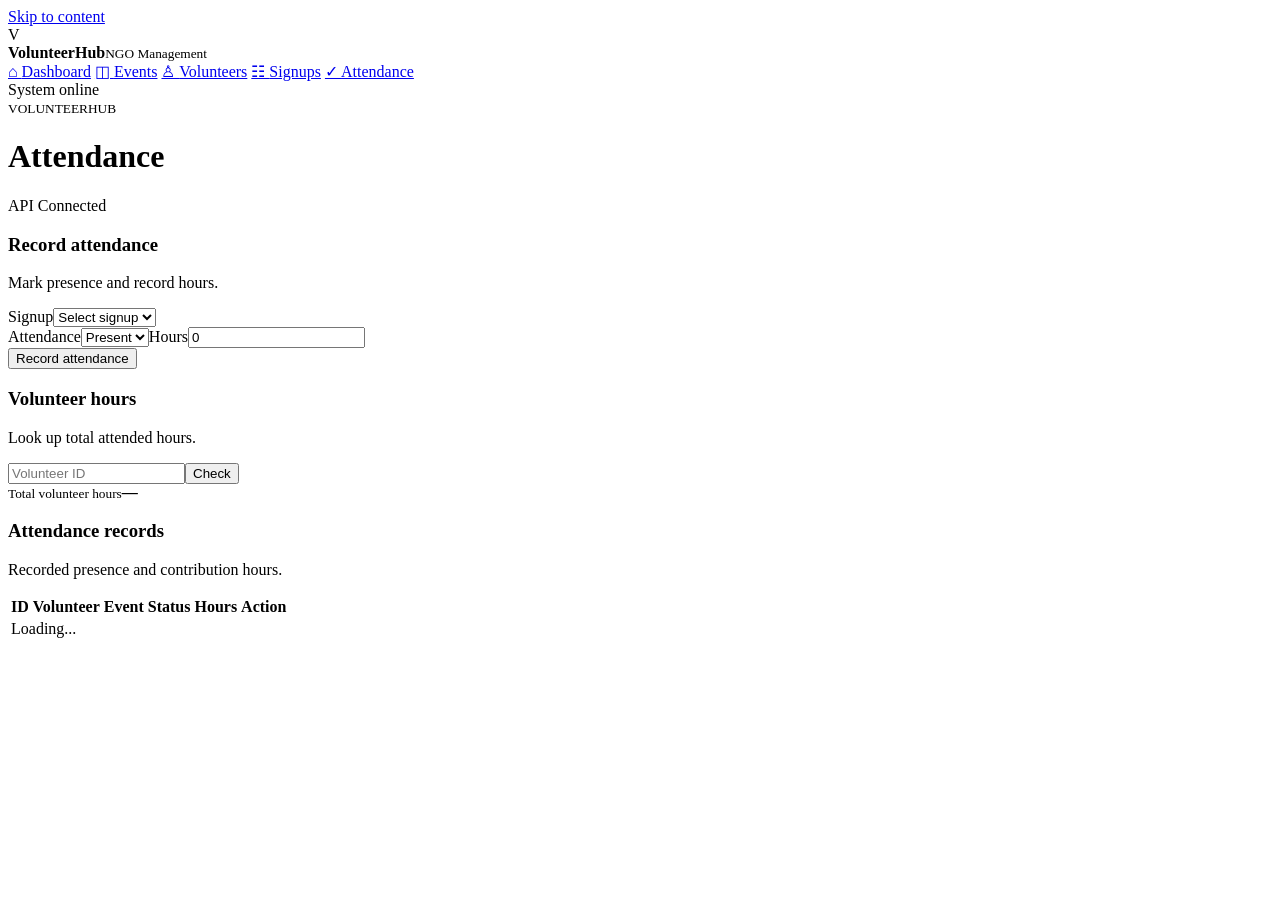
==== src/main/resources/static/attendance.html @ b1a4ab9f "Complete Project with Both working frontend and backend" ====
<!doctype html>
<html lang="en">
<head>
<meta charset="UTF-8">
<meta name="viewport" content="width=device-width,initial-scale=1">
<title>VolunteerHub | Attendance</title>
<meta name="description" content="VolunteerHub NGO volunteer management dashboard for events, volunteers, signups and attendance.">
<meta name="robots" content="noindex, nofollow">
<meta name="theme-color" content="#0f172a">
<meta name="color-scheme" content="light">

<link rel="stylesheet" href="css/style.css">
</head>
<a class="skip-link" href="#main-content">Skip to content</a>
<body data-page="attendance">
<div class="app">
<aside class="sidebar">
<div class="brand"><div class="brand-mark">V</div><div><b>VolunteerHub</b><small>NGO Management</small></div></div>
<nav class="nav">
<a data-nav="dashboard" href="index.html">⌂ <span>Dashboard</span></a>
<a data-nav="events" href="events.html">◫ <span>Events</span></a>
<a data-nav="volunteers" href="volunteers.html">♙ <span>Volunteers</span></a>
<a data-nav="signups" href="signups.html">☷ <span>Signups</span></a>
<a data-nav="attendance" href="attendance.html">✓ <span>Attendance</span></a>
</nav>
<div class="side-foot"><i></i> System online</div>
</aside>
<main class="main" id="main-content">
<header class="topbar">
<div><small class="eyebrow">VOLUNTEERHUB</small><h1>Attendance</h1></div>
<div class="online"><i></i> API Connected</div>
</header>

<section class="page"><div id="alert"></div>
<div class="two-col">
<section class="panel pad"><div class="panel-head"><div><h3>Record attendance</h3><p>Mark presence and record hours.</p></div></div>
<form id="attendanceForm" class="form-stack"><label><span>Signup</span><select id="signup" required><option value="">Select signup</option></select></label>
<div class="form-grid"><label><span>Attendance</span><select id="present"><option value="true">Present</option><option value="false">Absent</option></select></label><label><span>Hours</span><input id="hours" type="number" min="0" step=".5" value="0" required></label></div>
<button class="btn primary">Record attendance</button></form></section>
<section class="panel pad"><div class="panel-head"><div><h3>Volunteer hours</h3><p>Look up total attended hours.</p></div></div>
<div class="hours-search"><input id="volunteerId" type="number" min="1" placeholder="Volunteer ID"><button class="btn ghost" onclick="checkHours()">Check</button></div>
<div class="hours-box"><small>Total volunteer hours</small><strong id="totalHours">—</strong></div></section>
</div>
<section class="panel table-panel top-gap"><div class="panel-head"><div><h3>Attendance records</h3><p>Recorded presence and contribution hours.</p></div></div><div class="table-wrap"><table><thead><tr><th>ID</th><th>Volunteer</th><th>Event</th><th>Status</th><th>Hours</th><th>Action</th></tr></thead><tbody id="rows"><tr><td colspan="6" class="empty">Loading...</td></tr></tbody></table></div></section>
</section>

</main>
</div>
<script src="js/common.js" defer></script>
<script src="js/attendance.js" defer></script>
</body>
</html>
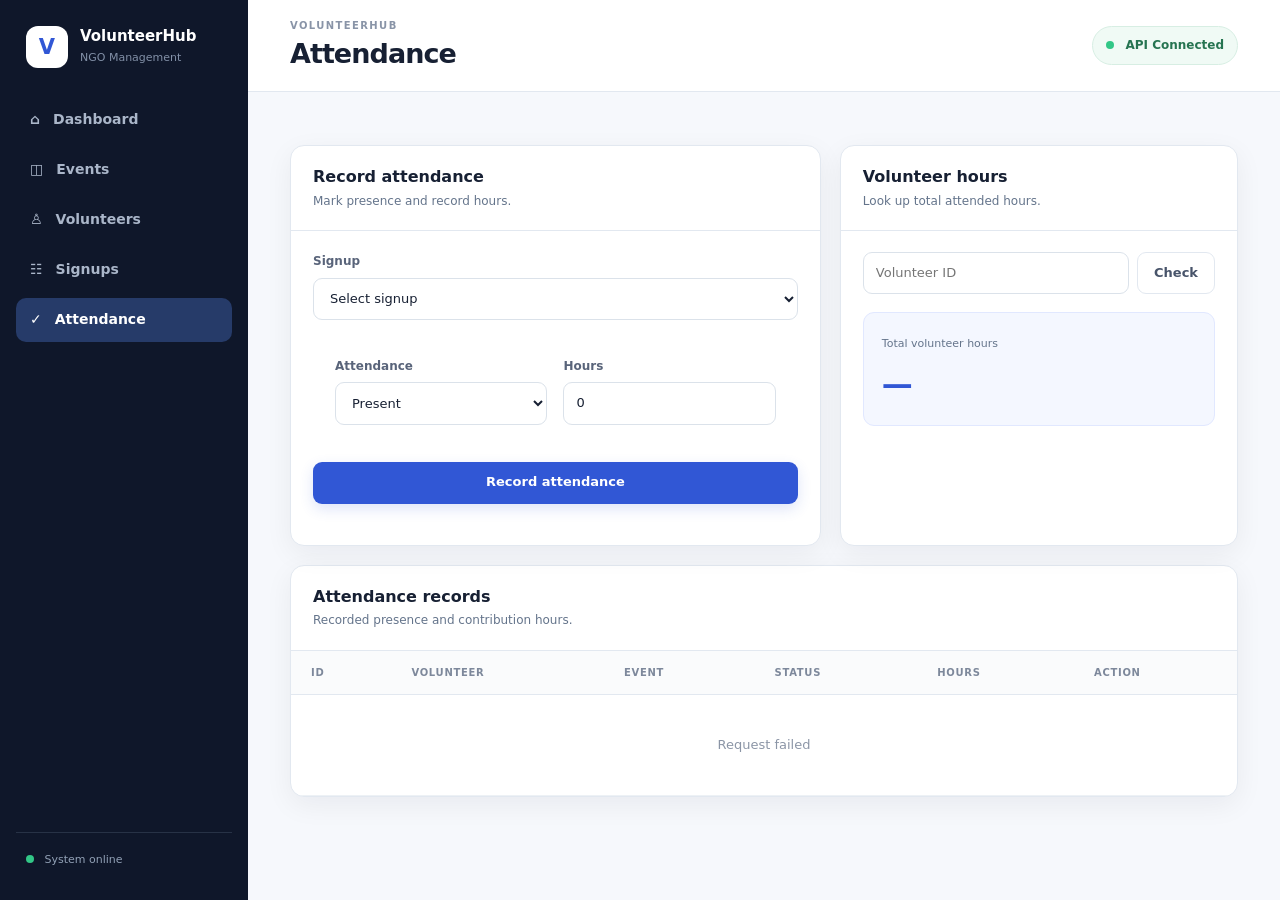
==== commit 15ebd423: "Mobile Optimization done for future deployment" ====
--- a/src/main/resources/static/attendance.html
+++ b/src/main/resources/static/attendance.html
@@ -11,10 +11,11 @@
 
 <link rel="stylesheet" href="css/style.css">
 </head>
+<body data-page="attendance">
 <a class="skip-link" href="#main-content">Skip to content</a>
-<body data-page="attendance">
 <div class="app">
-<aside class="sidebar">
+<div class="mobile-backdrop" id="mobileBackdrop"></div>
+<aside class="sidebar" id="sidebar">
 <div class="brand"><div class="brand-mark">V</div><div><b>VolunteerHub</b><small>NGO Management</small></div></div>
 <nav class="nav">
 <a data-nav="dashboard" href="index.html">⌂ <span>Dashboard</span></a>
@@ -27,6 +28,7 @@
 </aside>
 <main class="main" id="main-content">
 <header class="topbar">
+<button class="menu-toggle" id="menuToggle" type="button" aria-label="Open navigation" aria-controls="sidebar" aria-expanded="false"><span></span><span></span><span></span></button>
 <div><small class="eyebrow">VOLUNTEERHUB</small><h1>Attendance</h1></div>
 <div class="online"><i></i> API Connected</div>
 </header>
--- a/src/main/resources/static/css/style.css
+++ b/src/main/resources/static/css/style.css
@@ -0,0 +1,509 @@
+
+:root{
+  --bg:#f6f8fc;
+  --surface:#ffffff;
+  --surface-soft:#f8faff;
+  --ink:#172033;
+  --ink-2:#334155;
+  --muted:#64748b;
+  --muted-2:#8a95a8;
+  --line:#e2e8f0;
+  --nav:#0f172a;
+  --nav-2:#172554;
+  --primary:#3157d5;
+  --primary-dark:#2447bd;
+  --green:#159a68;
+  --red:#c74747;
+  --orange:#d47b16;
+  --shadow:0 8px 28px rgba(15,23,42,.06);
+  --shadow-lg:0 18px 50px rgba(15,23,42,.10);
+  --radius:14px;
+}
+
+*{box-sizing:border-box;margin:0;padding:0}
+html{scroll-behavior:smooth}
+body{
+  font-family:Inter,ui-sans-serif,system-ui,-apple-system,"Segoe UI",Roboto,Arial,sans-serif;
+  background:var(--bg);
+  color:var(--ink);
+  font-size:15px;
+  line-height:1.55;
+  min-height:100vh;
+  -webkit-font-smoothing:antialiased;
+  text-rendering:optimizeLegibility;
+}
+a{color:inherit;text-decoration:none}
+button,input,textarea,select{font:inherit}
+button{cursor:pointer}
+button:focus-visible,a:focus-visible,input:focus-visible,textarea:focus-visible,select:focus-visible{
+  outline:3px solid rgba(49,87,213,.25);
+  outline-offset:2px;
+}
+.hidden{display:none!important}
+
+/* Application shell */
+.app{min-height:100vh}
+.sidebar{
+  position:fixed;
+  inset:0 auto 0 0;
+  width:248px;
+  background:var(--nav);
+  color:#b8c3d4;
+  padding:26px 16px;
+  display:flex;
+  flex-direction:column;
+  z-index:20;
+}
+.brand{
+  display:flex;
+  gap:12px;
+  align-items:center;
+  padding:0 10px 30px;
+}
+.brand-mark{
+  width:42px;height:42px;border-radius:12px;
+  background:#fff;color:var(--primary);
+  display:grid;place-items:center;
+  font-weight:800;font-size:21px;
+}
+.brand b{display:block;color:#fff;font-size:15px;line-height:1.2}
+.brand small{display:block;color:#8290a7;font-size:11px;margin-top:4px}
+.nav{display:grid;gap:6px}
+.nav a{
+  display:flex;gap:13px;align-items:center;
+  min-height:44px;
+  padding:10px 14px;
+  border-radius:10px;
+  color:#aab6c9;
+  font-size:14px;
+  font-weight:600;
+  transition:background .15s ease,color .15s ease;
+}
+.nav a:hover,.nav a.active{background:#263b69;color:#fff}
+.nav a:first-letter{font-size:17px}
+.side-foot{
+  margin-top:auto;
+  border-top:1px solid #273246;
+  padding:18px 10px 6px;
+  font-size:11px;color:#91a0b5;
+}
+.side-foot i,.online i{
+  display:inline-block;width:8px;height:8px;border-radius:50%;
+  background:#32c787;margin-right:7px;
+}
+
+/* Header */
+.main{margin-left:248px;min-height:100vh}
+.topbar{
+  min-height:92px;
+  background:rgba(255,255,255,.96);
+  border-bottom:1px solid var(--line);
+  display:flex;align-items:center;justify-content:space-between;
+  padding:18px 42px;
+  position:sticky;top:0;z-index:10;
+  backdrop-filter:blur(10px);
+}
+.topbar h1{
+  font-size:27px;
+  line-height:1.15;
+  letter-spacing:-.035em;
+}
+.eyebrow{
+  font-size:10px;
+  line-height:1;
+  font-weight:800;
+  letter-spacing:.14em;
+  color:#8994a7;
+  display:block;
+  margin-bottom:7px;
+}
+.online{
+  font-size:12px;color:#267451;
+  background:#f0faf5;border:1px solid #d7eee3;
+  border-radius:99px;padding:9px 13px;font-weight:600;
+}
+
+/* Page */
+.page{
+  max-width:1500px;
+  margin:auto;
+  padding:34px 42px 60px;
+}
+.page h2{font-size:21px;line-height:1.25;letter-spacing:-.025em}
+.page h3{font-size:16px;line-height:1.35}
+.hero{
+  min-height:275px;
+  border-radius:22px;
+  padding:40px 42px;
+  background:linear-gradient(120deg,#182a50,#3157d5);
+  color:#fff;
+  display:flex;
+  justify-content:space-between;
+  align-items:center;
+  overflow:hidden;
+  box-shadow:0 22px 55px rgba(49,87,213,.18);
+}
+.hero-copy{max-width:720px}
+.tag{
+  display:inline-block;
+  font-size:10px;letter-spacing:.12em;font-weight:800;
+  padding:7px 11px;
+  border:1px solid #ffffff2e;
+  background:#ffffff16;
+  border-radius:99px;
+}
+.hero h2{
+  font-size:40px;
+  line-height:1.08;
+  letter-spacing:-.05em;
+  margin:18px 0 13px;
+}
+.hero p{
+  font-size:15px;
+  line-height:1.7;
+  color:#dce5ff;
+  max-width:620px;
+}
+.hero-orb{
+  width:220px;height:220px;
+  border:27px solid #ffffff18;
+  border-radius:50%;
+  display:grid;place-items:center;
+  align-content:center;
+  color:#ffffff40;
+  margin-right:30px;
+  flex:0 0 auto;
+}
+.hero-orb strong{font-size:72px;line-height:1}
+.hero-orb span{font-size:11px;font-weight:700;margin-top:7px}
+
+.actions{display:flex;gap:10px;margin-top:26px}
+.btn{
+  border:0;border-radius:9px;
+  min-height:42px;
+  padding:10px 16px;
+  font-size:13px;font-weight:700;
+  display:inline-flex;align-items:center;justify-content:center;gap:7px;
+  transition:transform .15s ease,background .15s ease,box-shadow .15s ease;
+}
+.btn:hover{transform:translateY(-1px)}
+.btn.primary{
+  background:var(--primary);color:#fff;
+  box-shadow:0 5px 14px rgba(49,87,213,.16);
+}
+.btn.primary:hover{background:var(--primary-dark)}
+.hero .btn.primary{background:#fff;color:#2447bd;box-shadow:none}
+.hero .btn.primary:hover{background:#f1f4ff}
+.btn.ghost{background:#fff;color:#48546a;border:1px solid var(--line)}
+.btn.ghost:hover{background:#f7f8fb}
+.btn.danger{background:#fff0f0;color:var(--red);border:1px solid #f1d5d5}
+.btn.small{min-height:34px;padding:7px 11px;font-size:11px}
+
+.section-title{margin:34px 0 16px}
+.section-title p,.toolbar p{
+  font-size:13px;color:var(--muted);margin-top:5px;
+}
+
+/* Dashboard cards */
+.stats{display:grid;grid-template-columns:repeat(4,1fr);gap:17px}
+.stat{
+  background:var(--surface);
+  border:1px solid var(--line);
+  border-radius:14px;
+  padding:20px;
+  display:flex;gap:14px;align-items:center;
+  box-shadow:var(--shadow);
+  transition:transform .18s ease,box-shadow .18s ease;
+}
+.stat:hover{transform:translateY(-2px);box-shadow:var(--shadow-lg)}
+.stat small{display:block;color:var(--muted);font-size:12px}
+.stat strong{display:block;font-size:29px;line-height:1.1;margin:4px 0}
+.stat em{font-style:normal;color:var(--muted-2);font-size:11px}
+.ico{
+  width:46px;height:46px;border-radius:11px;
+  display:grid;place-items:center;font-size:20px;flex:0 0 auto;
+}
+.blue{background:#edf2ff;color:var(--primary)}
+.green{background:#eaf8f2;color:var(--green)}
+.purple{background:#f1edff;color:#7656d8}
+.orange{background:#fff3e3;color:#d37c18}
+
+/* Panels */
+.two-col{display:grid;grid-template-columns:1.2fr .9fr;gap:19px;margin-top:19px}
+.panel{
+  background:var(--surface);
+  border:1px solid var(--line);
+  border-radius:14px;
+  box-shadow:var(--shadow);
+  overflow:hidden;
+}
+.panel.pad{padding-bottom:20px}
+.panel-head{
+  padding:20px 22px;
+  border-bottom:1px solid var(--line);
+  display:flex;align-items:center;justify-content:space-between;
+}
+.panel-head h3{font-size:16px}
+.panel-head p{font-size:12px;color:var(--muted);margin-top:4px}
+.panel-head>a{font-size:12px;color:var(--primary);font-weight:700}
+
+.list{padding:5px 22px}
+.event{
+  display:flex;align-items:center;gap:13px;
+  padding:14px 0;border-bottom:1px solid #edf1f5;
+}
+.event:last-child{border:0}
+.date{
+  width:48px;height:48px;border-radius:10px;
+  background:#eef2ff;color:var(--primary);
+  text-align:center;padding-top:7px;flex:0 0 auto;
+}
+.date b{display:block;font-size:17px;line-height:1.1}
+.date small{font-size:9px;text-transform:uppercase;font-weight:800}
+.event strong{display:block;font-size:13px}
+.event small{display:block;color:var(--muted);font-size:11px;margin-top:3px}
+
+.quick{padding:7px 22px}
+.quick a{
+  display:flex;align-items:center;gap:12px;
+  padding:14px 0;border-bottom:1px solid #edf1f5;
+  font-size:13px;
+}
+.quick a:last-child{border:0}
+.quick b{
+  width:36px;height:36px;border-radius:9px;
+  background:#edf2ff;color:var(--primary);
+  display:grid;place-items:center;flex:0 0 auto;
+}
+.quick div{flex:1}
+.quick strong{display:block;font-size:13px}
+.quick small{display:block;color:var(--muted);font-size:11px;margin-top:3px}
+
+/* Toolbars and tables */
+.toolbar{
+  display:flex;align-items:end;gap:12px;
+  margin-bottom:18px;
+}
+.toolbar>div:first-child{margin-right:auto}
+.search{
+  width:270px;height:42px;
+  background:#fff;border:1px solid var(--line);
+  border-radius:9px;display:flex;align-items:center;
+  padding:0 12px;color:#9ca5b3;
+}
+.search input{
+  width:100%;border:0;outline:0;
+  padding:9px 8px;font-size:13px;background:transparent;
+}
+.table-panel{overflow:hidden}
+.table-wrap{overflow:auto}
+table{width:100%;border-collapse:collapse;min-width:760px}
+th{
+  background:#fafbfc;color:#7d889b;
+  text-transform:uppercase;letter-spacing:.07em;
+  font-size:10px;text-align:left;
+  padding:14px 20px;border-bottom:1px solid var(--line);
+  white-space:nowrap;
+}
+td{
+  padding:15px 20px;
+  border-bottom:1px solid #edf1f5;
+  font-size:13px;color:#4f5a6d;
+  vertical-align:middle;
+}
+td strong{color:var(--ink)}
+.cell{display:flex;align-items:center;gap:11px;min-width:230px}
+.avatar{
+  width:36px;height:36px;border-radius:9px;
+  background:#edf2ff;color:var(--primary);
+  display:grid;place-items:center;
+  font-size:11px;font-weight:800;flex:0 0 auto;
+}
+.muted{font-size:11px;color:#9aa3b2;margin-top:3px}
+.table-actions{display:flex;gap:6px}
+.empty{text-align:center;color:#8b95a6;font-size:13px;padding:40px 20px}
+
+/* Forms */
+.form-stack{padding:21px 22px;display:grid;gap:16px}
+.form-stack label,.form-grid label{display:grid;gap:7px}
+.form-stack span,.form-grid span{
+  font-size:12px;font-weight:700;color:#59647a
+}
+.form-stack input,.form-stack select,
+.form-grid input,.form-grid select,.form-grid textarea,
+.select,.hours-search input{
+  border:1px solid #dbe2ea;border-radius:9px;
+  min-height:42px;padding:10px 12px;
+  font-size:13px;outline:0;background:#fff;color:var(--ink);
+}
+.form-grid textarea{min-height:92px}
+.form-stack input:focus,.form-stack select:focus,
+.form-grid input:focus,.form-grid select:focus,
+.form-grid textarea:focus{
+  border-color:#8fa5ec;
+  box-shadow:0 0 0 3px #3157d50d;
+}
+.form-grid{display:grid;grid-template-columns:1fr 1fr;gap:16px;padding:21px 22px}
+.form-grid.one{grid-template-columns:1fr}
+.form-grid .full{grid-column:1/-1}
+.form-grid textarea{resize:vertical}
+.top-gap{margin-top:19px}
+.select{margin:19px 22px 8px;width:calc(100% - 44px)}
+.participant{
+  display:flex;gap:11px;align-items:center;
+  padding:12px 0;border-bottom:1px solid #edf1f5
+}
+.participant:last-child{border:0}
+.participant div:nth-child(2){flex:1}
+.participant strong{display:block;font-size:12px}
+.participant small{display:block;color:var(--muted);font-size:10px;margin-top:2px}
+.hours-search{display:flex;gap:8px;padding:21px 22px 12px}
+.hours-search input{flex:1}
+.hours-box{
+  margin:6px 22px 0;
+  background:#f4f7ff;border:1px solid #e1e8ff;
+  border-radius:11px;padding:18px
+}
+.hours-box small{font-size:11px;color:var(--muted)}
+.hours-box strong{display:block;color:var(--primary);font-size:31px;margin-top:4px}
+
+/* Alerts and modal */
+.alert{
+  margin-bottom:17px;padding:12px 14px;
+  border-radius:9px;font-size:12px
+}
+.success{background:#eaf8f2;color:#19704e;border:1px solid #d3eee1}
+.error{background:#fff0f0;color:#ad3e3e;border:1px solid #f2d5d5}
+.badge-status{
+  display:inline-flex;padding:6px 9px;border-radius:99px;
+  font-size:10px;font-weight:700
+}
+.badge-status.present{background:#eaf8f2;color:#187451}
+.badge-status.absent{background:#fff0f0;color:#b43e3e}
+
+.modal{
+  position:fixed;inset:0;z-index:30;
+  display:grid;place-items:center;padding:20px
+}
+.shade{position:absolute;inset:0;background:#0c1524a6;backdrop-filter:blur(3px)}
+.modal-card{
+  position:relative;width:min(590px,100%);
+  background:#fff;border-radius:16px;
+  box-shadow:0 25px 70px #0003
+}
+.modal-head{
+  display:flex;justify-content:space-between;
+  padding:21px 23px;border-bottom:1px solid var(--line)
+}
+.modal-head h2{font-size:19px}
+.modal-head p{font-size:12px;color:var(--muted);margin-top:4px}
+.modal-head button{
+  border:0;background:#f1f3f6;width:32px;height:32px;
+  border-radius:8px;font-size:20px;color:#687388
+}
+.modal-card form{padding:21px 23px}
+.modal-actions{display:flex;justify-content:flex-end;gap:8px;margin-top:21px}
+
+/* Responsive */
+@media(max-width:1100px){
+  .stats{grid-template-columns:repeat(2,1fr)}
+  .two-col{grid-template-columns:1fr}
+  .hero-orb{opacity:.5}
+}
+@media(max-width:760px){
+  .sidebar{width:72px;padding:20px 9px}
+  .brand{justify-content:center;padding:0 0 25px}
+  .brand>div:last-child{display:none}
+  .nav a{justify-content:center;font-size:0}
+  .nav a span{display:none}
+  .main{margin-left:72px}
+  .topbar{padding:16px 22px}
+  .topbar h1{font-size:23px}
+  .page{padding:25px 22px 45px}
+  .hero{padding:31px;min-height:250px}
+  .hero-orb{display:none}
+  .toolbar{flex-wrap:wrap}
+  .search{order:3;width:100%}
+}
+@media(max-width:560px){
+  .stats{grid-template-columns:1fr}
+  .form-grid{grid-template-columns:1fr}
+  .form-grid .full{grid-column:auto}
+  .hero h2{font-size:31px}
+  .actions{flex-direction:column;align-items:flex-start}
+  .online{display:none}
+  .page{padding:20px 16px 35px}
+  .topbar{padding:15px 16px}
+}
+@media(prefers-reduced-motion:reduce){
+  html{scroll-behavior:auto}
+  *,*:before,*:after{transition:none!important;animation:none!important}
+}
+
+.skip-link{position:fixed;left:12px;top:-60px;z-index:100;background:#fff;color:#172033;border:2px solid #3157d5;border-radius:8px;padding:9px 13px;font-weight:700;font-size:13px;transition:top .15s}
+.skip-link:focus{top:12px}
+
+
+/* Mobile navigation */
+.menu-toggle{display:none;border:0;background:#eef2ff;color:#3157d5;width:42px;height:42px;border-radius:10px;align-items:center;justify-content:center;flex-direction:column;gap:5px;flex:0 0 auto}
+.menu-toggle span{display:block;width:19px;height:2px;background:currentColor;border-radius:4px;transition:transform .18s ease,opacity .18s ease}
+.mobile-backdrop{display:none}
+@media(max-width:900px){
+  .menu-toggle{display:flex}
+  .topbar{gap:14px;justify-content:flex-start}
+  .topbar>div:first-of-type{flex:1}
+  .online{margin-left:auto}
+  .sidebar{
+    width:280px;max-width:82vw;
+    transform:translateX(-105%);
+    transition:transform .22s ease;
+    box-shadow:18px 0 45px rgba(15,23,42,.18);
+    z-index:60;
+  }
+  .sidebar .brand{justify-content:flex-start;padding-left:10px}
+  .sidebar .brand>div:last-child{display:block}
+  .sidebar .nav a{justify-content:flex-start;font-size:14px}
+  .sidebar .nav a span{display:inline}
+  .main{margin-left:0}
+  .mobile-backdrop{
+    position:fixed;inset:0;background:rgba(8,15,28,.52);
+    z-index:50;opacity:0;pointer-events:none;display:block;
+    transition:opacity .22s ease;
+  }
+  body.menu-open{overflow:hidden}
+  body.menu-open .sidebar{transform:translateX(0)}
+  body.menu-open .mobile-backdrop{opacity:1;pointer-events:auto}
+  body.menu-open .menu-toggle span:nth-child(1){transform:translateY(7px) rotate(45deg)}
+  body.menu-open .menu-toggle span:nth-child(2){opacity:0}
+  body.menu-open .menu-toggle span:nth-child(3){transform:translateY(-7px) rotate(-45deg)}
+}
+@media(max-width:600px){
+  .topbar{min-height:76px;padding:13px 16px}
+  .topbar h1{font-size:22px}
+  .eyebrow{font-size:9px}
+  .online{font-size:10px;padding:8px 10px}
+  .page{padding:20px 16px 40px}
+  .hero{padding:27px 24px;border-radius:17px}
+  .hero h2{font-size:30px}
+  .hero p{font-size:14px}
+  .hero .actions .btn{width:100%}
+  .actions{width:100%}
+  .stat{padding:17px}
+  .stat strong{font-size:26px}
+  .panel-head{padding:17px}
+  .list,.quick{padding-left:17px;padding-right:17px}
+  .toolbar{align-items:stretch}
+  .toolbar .btn{width:100%}
+  .search{width:100%}
+  .form-grid,.form-stack{padding:17px}
+  .select{margin-left:17px;margin-right:17px;width:calc(100% - 34px)}
+  .hours-search{padding-left:17px;padding-right:17px;flex-direction:column}
+  .hours-box{margin-left:17px;margin-right:17px}
+}
+@media(max-width:390px){
+  body{font-size:14px}
+  .hero h2{font-size:27px}
+  .hero{padding:23px 20px}
+  .stat strong{font-size:24px}
+  .topbar h1{font-size:20px}
+}
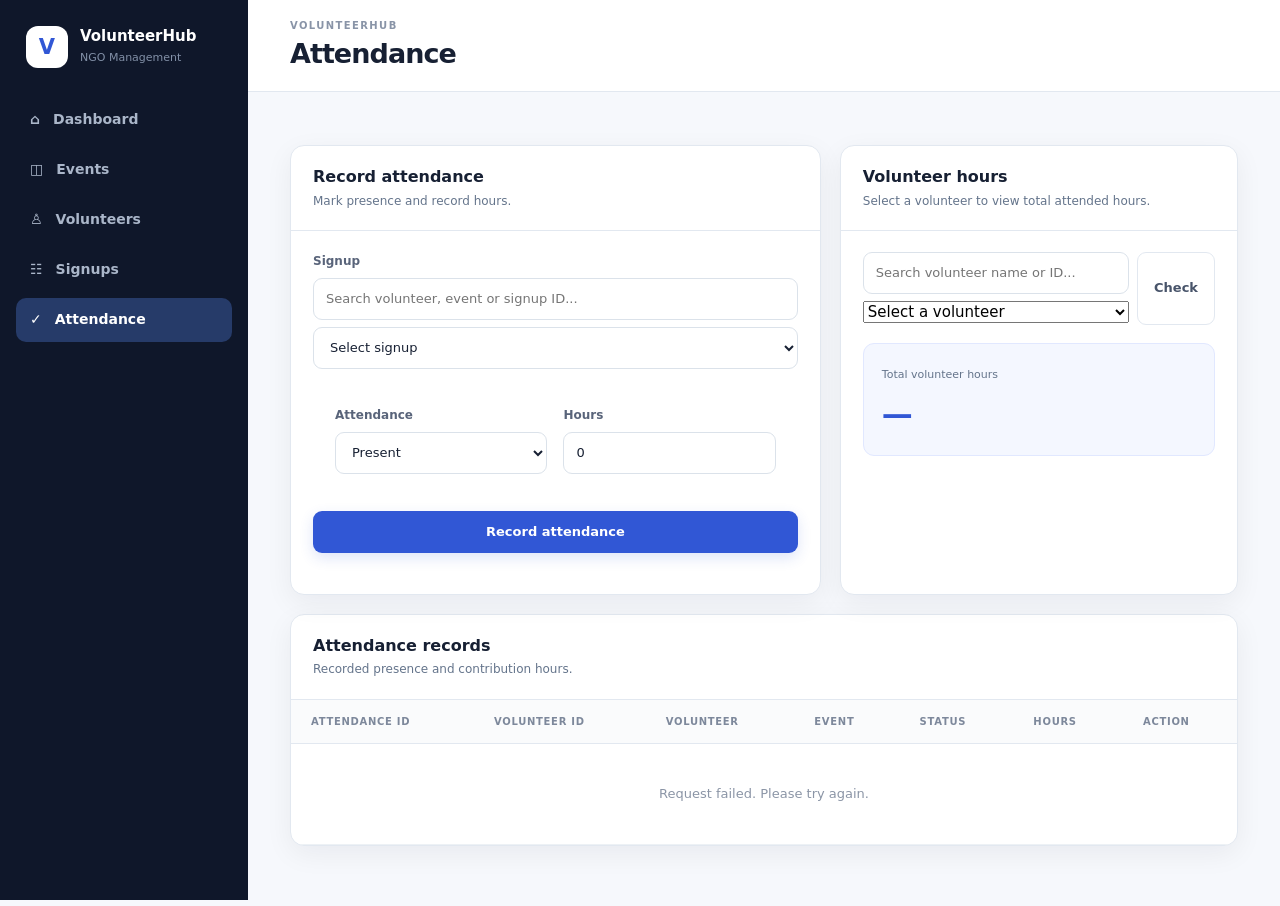
==== commit a9edb877: "Attendance Page search modified , Edit for attendance ,Search option for signups to avoid messy peop" ====
--- a/src/main/resources/static/attendance.html
+++ b/src/main/resources/static/attendance.html
@@ -24,27 +24,43 @@
 <a data-nav="signups" href="signups.html">☷ <span>Signups</span></a>
 <a data-nav="attendance" href="attendance.html">✓ <span>Attendance</span></a>
 </nav>
-<div class="side-foot"><i></i> System online</div>
+
 </aside>
 <main class="main" id="main-content">
 <header class="topbar">
 <button class="menu-toggle" id="menuToggle" type="button" aria-label="Open navigation" aria-controls="sidebar" aria-expanded="false"><span></span><span></span><span></span></button>
 <div><small class="eyebrow">VOLUNTEERHUB</small><h1>Attendance</h1></div>
-<div class="online"><i></i> API Connected</div>
+
 </header>
 
 <section class="page"><div id="alert"></div>
 <div class="two-col">
 <section class="panel pad"><div class="panel-head"><div><h3>Record attendance</h3><p>Mark presence and record hours.</p></div></div>
-<form id="attendanceForm" class="form-stack"><label><span>Signup</span><select id="signup" required><option value="">Select signup</option></select></label>
-<div class="form-grid"><label><span>Attendance</span><select id="present"><option value="true">Present</option><option value="false">Absent</option></select></label><label><span>Hours</span><input id="hours" type="number" min="0" step=".5" value="0" required></label></div>
+<form id="attendanceForm" class="form-stack"><label><span>Signup</span><input class="select-search" id="signupSearch" placeholder="Search volunteer, event or signup ID..." autocomplete="off"><select id="signup" required><option value="">Select signup</option></select></label>
+<div class="form-grid"><label><span>Attendance</span><select id="present"><option value="true">Present</option><option value="false">Absent</option></select></label><label><span>Hours</span><input id="hours" type="number" min="0" max="24" step=".5" value="0" required></label></div>
 <button class="btn primary">Record attendance</button></form></section>
-<section class="panel pad"><div class="panel-head"><div><h3>Volunteer hours</h3><p>Look up total attended hours.</p></div></div>
-<div class="hours-search"><input id="volunteerId" type="number" min="1" placeholder="Volunteer ID"><button class="btn ghost" onclick="checkHours()">Check</button></div>
+<section class="panel pad"><div class="panel-head"><div><h3>Volunteer hours</h3><p>Select a volunteer to view total attended hours.</p></div></div>
+<div class="hours-search"><div class="hours-select-wrap"><input class="select-search" id="hoursVolunteerSearch" placeholder="Search volunteer name or ID..." autocomplete="off"><select id="hoursVolunteer"><option value="">Select a volunteer</option></select></div><button class="btn ghost" onclick="checkHours()">Check</button></div>
 <div class="hours-box"><small>Total volunteer hours</small><strong id="totalHours">—</strong></div></section>
 </div>
-<section class="panel table-panel top-gap"><div class="panel-head"><div><h3>Attendance records</h3><p>Recorded presence and contribution hours.</p></div></div><div class="table-wrap"><table><thead><tr><th>ID</th><th>Volunteer</th><th>Event</th><th>Status</th><th>Hours</th><th>Action</th></tr></thead><tbody id="rows"><tr><td colspan="6" class="empty">Loading...</td></tr></tbody></table></div></section>
+<section class="panel table-panel top-gap"><div class="panel-head"><div><h3>Attendance records</h3><p>Recorded presence and contribution hours.</p></div></div><div class="table-wrap"><table><thead><tr><th>Attendance ID</th><th>Volunteer ID</th><th>Volunteer</th><th>Event</th><th>Status</th><th>Hours</th><th>Action</th></tr></thead><tbody id="rows"><tr><td colspan="7" class="empty">Loading...</td></tr></tbody></table></div></section>
 </section>
+
+<div id="editAttendanceModal" class="modal hidden">
+<div class="shade" onclick="closeEditAttendance()"></div>
+<div class="modal-card">
+<div class="modal-head"><div><h2>Edit attendance</h2><p>Update attendance status and contribution hours.</p></div><button type="button" onclick="closeEditAttendance()">×</button></div>
+<form id="editAttendanceForm">
+<input id="editAttendanceId" type="hidden">
+<div class="form-grid one">
+<label><span>Volunteer</span><input id="editVolunteerName" readonly></label>
+<label><span>Event</span><input id="editEventName" readonly></label>
+<label><span>Attendance</span><select id="editPresent"><option value="true">Present</option><option value="false">Absent</option></select></label>
+<label><span>Hours</span><input id="editHours" type="number" min="0" max="24" step=".5" required></label>
+</div>
+<div class="modal-actions"><button type="button" class="btn ghost" onclick="closeEditAttendance()">Cancel</button><button class="btn primary">Save attendance</button></div>
+</form>
+</div></div>
 
 </main>
 </div>
--- a/src/main/resources/static/css/style.css
+++ b/src/main/resources/static/css/style.css
@@ -366,6 +366,43 @@
 }
 .hours-box small{font-size:11px;color:var(--muted)}
 .hours-box strong{display:block;color:var(--primary);font-size:31px;margin-top:4px}
+
+
+/* Searchable select controls */
+.select-search{
+  width:100%;
+  min-height:40px;
+  margin-bottom:7px;
+  border:1px solid #dbe2ea;
+  border-radius:9px;
+  padding:9px 12px;
+  font-size:13px;
+  outline:0;
+  background:#fff;
+  color:var(--ink);
+}
+.select-search:focus{
+  border-color:#8fa5ec;
+  box-shadow:0 0 0 3px #3157d50d;
+}
+.hours-select-wrap{
+  flex:1;
+  min-width:0;
+}
+.hours-select-wrap .select-search{
+  margin:0;
+}
+.hours-select-wrap select{
+  width:100%;
+  margin-top:7px;
+}
+.form-stack .select-search{
+  margin-bottom:0;
+}
+.readonly{
+  background:#f7f9fc!important;
+  color:#64748b!important;
+}
 
 /* Alerts and modal */
 .alert{
@@ -478,6 +515,10 @@
   body.menu-open .menu-toggle span:nth-child(3){transform:translateY(-7px) rotate(-45deg)}
 }
 @media(max-width:600px){
+  .hours-search{align-items:stretch}
+  .hours-select-wrap{width:100%}
+  .hours-search .btn{width:100%}
+
   .topbar{min-height:76px;padding:13px 16px}
   .topbar h1{font-size:22px}
   .eyebrow{font-size:9px}
